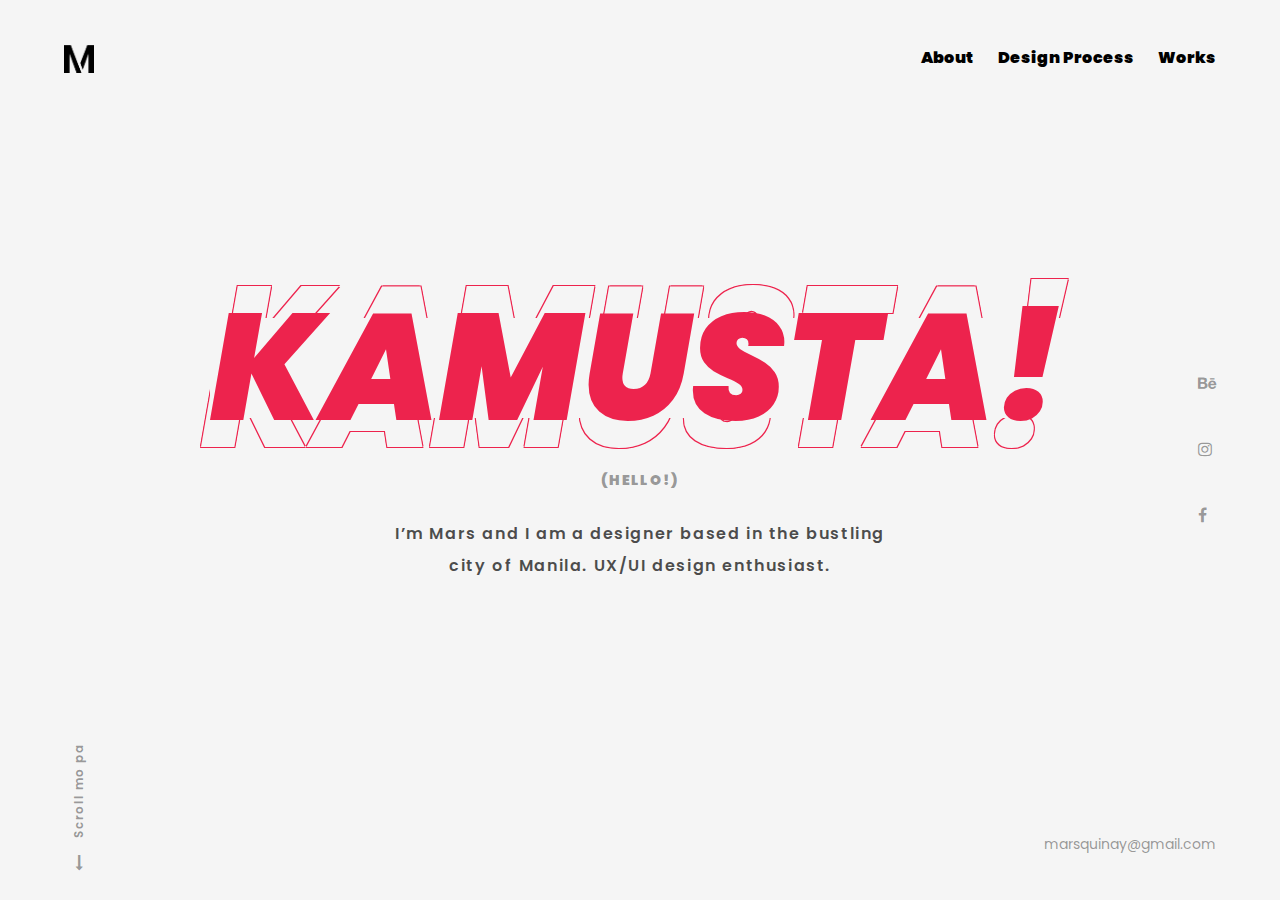
==== index.html @ f97b2f2c "Update Mason Works" ====
<!doctype html><html lang="en"><head><meta charset="utf-8"><link rel="shortcut icon" href="/logo.png"><meta name="viewport" content="width=device-width,initial-scale=1,shrink-to-fit=no"><meta name="theme-color" content="#000000"><link rel="stylesheet" href="https://maxcdn.bootstrapcdn.com/font-awesome/4.6.1/css/font-awesome.min.css"><link rel="manifest" href="/manifest.json"><title>Mars Quinay</title><link href="/static/css/main.78ab2d4e.chunk.css" rel="stylesheet"></head><body><noscript>You need to enable JavaScript to run this app.</noscript><div id="root"></div><script>!function(l){function e(e){for(var r,t,n=e[0],o=e[1],u=e[2],f=0,i=[];f<n.length;f++)t=n[f],p[t]&&i.push(p[t][0]),p[t]=0;for(r in o)Object.prototype.hasOwnProperty.call(o,r)&&(l[r]=o[r]);for(s&&s(e);i.length;)i.shift()();return c.push.apply(c,u||[]),a()}function a(){for(var e,r=0;r<c.length;r++){for(var t=c[r],n=!0,o=1;o<t.length;o++){var u=t[o];0!==p[u]&&(n=!1)}n&&(c.splice(r--,1),e=f(f.s=t[0]))}return e}var t={},p={2:0},c=[];function f(e){if(t[e])return t[e].exports;var r=t[e]={i:e,l:!1,exports:{}};return l[e].call(r.exports,r,r.exports,f),r.l=!0,r.exports}f.m=l,f.c=t,f.d=function(e,r,t){f.o(e,r)||Object.defineProperty(e,r,{enumerable:!0,get:t})},f.r=function(e){"undefined"!=typeof Symbol&&Symbol.toStringTag&&Object.defineProperty(e,Symbol.toStringTag,{value:"Module"}),Object.defineProperty(e,"__esModule",{value:!0})},f.t=function(r,e){if(1&e&&(r=f(r)),8&e)return r;if(4&e&&"object"==typeof r&&r&&r.__esModule)return r;var t=Object.create(null);if(f.r(t),Object.defineProperty(t,"default",{enumerable:!0,value:r}),2&e&&"string"!=typeof r)for(var n in r)f.d(t,n,function(e){return r[e]}.bind(null,n));return t},f.n=function(e){var r=e&&e.__esModule?function(){return e.default}:function(){return e};return f.d(r,"a",r),r},f.o=function(e,r){return Object.prototype.hasOwnProperty.call(e,r)},f.p="/";var r=window.webpackJsonp=window.webpackJsonp||[],n=r.push.bind(r);r.push=e,r=r.slice();for(var o=0;o<r.length;o++)e(r[o]);var s=n;a()}([])</script><script src="/static/js/1.7fcd23fe.chunk.js"></script><script src="/static/js/main.8e72ac2f.chunk.js"></script></body></html>
---- static/css/main.78ab2d4e.chunk.css ----
@import url(https://fonts.googleapis.com/css?family=Poppins);.left,.left-top{top:5%;left:5%}.left-center{top:50%;left:5%;-webkit-transform:translateY(-50%);transform:translateY(-50%)}.left-bott{bottom:5%;left:5%}.right,.right-top{top:5%;right:5%}.right-center{top:50%;right:5%;-webkit-transform:translateY(-50%);transform:translateY(-50%)}.right-bott{bottom:5%;right:5%}.mid-left{left:5%}.mid-center,.mid-left{top:50%;-webkit-transform:translate(-50%,-50%);transform:translate(-50%,-50%)}.mid-center{left:50%}.mid-right{top:50%;right:5%;-webkit-transform:translateY(-50%);transform:translateY(-50%)}.mid-bott{bottom:5%}.center-top,.mid-bott{left:50%;-webkit-transform:translate(-50%);transform:translate(-50%)}.center-top{top:5%}.center-top,.left,.left-bott,.left-center,.left-top,.mid-bott,.mid-center,.mid-left,.mid-right,.right,.right-bott,.right-center,.right-top{position:absolute}.wd-1{width:8.33%}.wd-2{width:16.66%}.wd-3{width:25%}.wd-4{width:33.33%}.wd-5{width:41.66%}.wd-6{width:50%}.wd-7{width:58.33%}.wd-8{width:66.66%}.wd-9{width:75%}.wd-10{width:83.33%}.wd-11{width:91.66%}.wd-12{width:100%}.wh-6{width:49.5vw}.wd-20{width:20%}@media (max-width:640px){.wp-1{width:8.33%}.wp-2{width:16.66%}.wp-3{width:25%}.wp-4{width:33.33%}.wp-5{width:41.66%}.wp-6{width:50%}.wp-7{width:58.33%}.wp-8{width:66.66%}.wp-9{width:75%}.wp-10{width:83.33%}.wp-11{width:91.66%}.wp-12{width:100%}}@media (max-width:920px){.wt-1{width:8.33%}.wt-2{width:16.66%}.wt-3{width:25%}.wt-4{width:33.33%}.wt-5{width:41.66%}.wt-6{width:50%}.wt-7{width:58.33%}.wt-8{width:66.66%}.wt-9{width:75%}.wt-10{width:83.33%}.wt-11{width:91.66%}.wt-12{width:100%}.wt-90{width:90%}}.about-container .about-text .text-rotate-about,.about-content .context,.about-content .title,.context-poppins,.design-container .design .content,.design-container .design .title,.design-process-container .design-summary,.design-process-container .design-title,.gmail,.home-text-container,.nav-text,.poppins,.scroll-message .home-rotate,.subtitle-poppins,.title-poppins,.work-container .work-title{font-family:Poppins,sans-serif}.title-poppins{font-size:46px}.subtitle-poppins{font-size:34px}.context-poppins,.scroll-message .home-rotate{color:rgba(0,0,0,.7);font-size:16px;line-height:200%;letter-spacing:.1em}.semi-bold{font-weight:600}.bold{font-weight:900}.space-3{letter-spacing:.3em}.space-2{letter-spacing:.2em}.line-200{line-height:200%}.text-justify{text-align:justify}.text-center{text-align:center}.text-right{text-align:right}@media (max-width:720px){.title-poppins{font-size:34px}.subtitle-poppins{font-size:24px}.context-poppins,.scroll-message .home-rotate{font-size:16px}}@media (max-width:400px){.title-poppins{font-size:24px}.subtitle-poppins{font-size:18px}.context-poppins,.scroll-message .home-rotate{font-size:12px}}::-webkit-scrollbar{width:5px}::-webkit-scrollbar-track{background-color:initial}::-webkit-scrollbar-thumb{background:#ed234d}.loading-screen{height:100vh;width:100%;position:fixed;top:0;left:-100%;z-index:999;background:#ed234d;-webkit-animation:loadingScreen .6s cubic-bezier(.33,.33,.33,1);animation:loadingScreen .6s cubic-bezier(.33,.33,.33,1)}@-webkit-keyframes loadingScreen{0%{left:0}to{left:-100%}}@keyframes loadingScreen{0%{left:0}to{left:-100%}}.home-container{position:relative;height:100vh;width:100%;background:#f5f5f5}.home-image-container{width:50vw}.home-image-container img{width:100%;height:auto}.home-text-container{color:#ed234d;font-weight:900;font-size:150px;background:#f5f5f5;padding:0 8px 0 0;margin:0;line-height:100px;font-style:italic;position:relative}.home-text-container:before{top:-27%;left:1%;-webkit-animation:kumustaUp .6s cubic-bezier(.33,.33,.33,1);animation:kumustaUp .6s cubic-bezier(.33,.33,.33,1)}.home-text-container:after,.home-text-container:before{color:#f5f5f5;text-shadow:-1px -1px 0 #ed234d,1px -1px 0 #ed234d,-1px 1px 0 #ed234d,1px 1px 0 #ed234d;content:"KAMUSTA!";position:absolute;z-index:-1;width:100%}.home-text-container:after{bottom:-27%;left:-1%;-webkit-animation:kumustaBott .6s cubic-bezier(.33,.33,.33,1);animation:kumustaBott .6s cubic-bezier(.33,.33,.33,1)}.home-hello{font-size:14px;font-weight:900;color:rgba(0,0,0,.4);padding:48px 0 24px}.scroll-message{padding-bottom:24px;-webkit-transform:translate(calc(-50% + 15px));transform:translate(calc(-50% + 15px))}.scroll-message .home-rotate{font-size:12px;font-weight:600;color:rgba(0,0,0,.4);-webkit-transform:rotate(270deg);transform:rotate(270deg);display:flex;align-items:center}.scroll-message .home-rotate .fa{font-size:16px;margin-right:16px}.home-contact-icon .icon{padding:24px 0;cursor:pointer;color:rgba(0,0,0,.4);-webkit-transition:.5s cubic-bezier(.33,.33,.33,1);transition:.5s cubic-bezier(.33,.33,.33,1)}.home-contact-icon .icon:hover{color:#000}.gmail{font-size:14px;cursor:pointer;color:rgba(0,0,0,.4);-webkit-transition:.5s cubic-bezier(.33,.33,.33,1);transition:.5s cubic-bezier(.33,.33,.33,1)}.gmail:hover{color:#000}@-webkit-keyframes kumustaUp{0%{top:0;left:0}to{top:-27%;left:1%}}@keyframes kumustaUp{0%{top:0;left:0}to{top:-27%;left:1%}}@-webkit-keyframes kumustaBott{0%{bottom:0;left:0}to{bottom:-27%;left:-1%}}@keyframes kumustaBott{0%{bottom:0;left:0}to{bottom:-27%;left:-1%}}.about-container{height:100vh;display:flex;position:relative}.about-container .left-about{width:50%;display:flex;justify-content:center;align-items:center}.about-container .right-about{width:50%;height:100%;background-repeat:no-repeat;background-position:50%;background-size:cover;position:relative}.about-container .right-about:before{content:"";position:absolute;top:0;left:0;height:100%;width:100%;background:-webkit-linear-gradient(left,#41295a,#2f0743);background:linear-gradient(90deg,#41295a,#2f0743);opacity:.3;-webkit-animation:opacityNone .6s cubic-bezier(.33,.33,.33,1);animation:opacityNone .6s cubic-bezier(.33,.33,.33,1)}.about-container .about-text{position:absolute;bottom:0;left:50%;-webkit-transform:translate(-50%,-50%);transform:translate(-50%,-50%)}.about-container .about-text .text-rotate-about{-webkit-transform:rotate(270deg);transform:rotate(270deg);font-size:90px;font-weight:900;color:#ed234d}.about-content{padding:0 96px}.about-content .title{font-size:24px;font-weight:900}.about-content .context{font-size:12px;font-weight:600;color:rgba(0,0,0,.4)}.about-container:before{content:"";position:absolute;top:0;left:50%;height:50vh;width:1px;z-index:2;border-right:12px solid #ed234d;-webkit-transform:translate(-50%);transform:translate(-50%);-webkit-animation:aboutLine .6s cubic-bezier(.33,.33,.33,1);animation:aboutLine .6s cubic-bezier(.33,.33,.33,1)}@-webkit-keyframes aboutLine{0%{height:0}to{height:50vh}}@keyframes aboutLine{0%{height:0}to{height:50vh}}@-webkit-keyframes opacityNone{0%{opacity:.5}to{opacity:.3}}@keyframes opacityNone{0%{opacity:.5}to{opacity:.3}}.work-container{position:relative;height:100vh;padding:15vh 96px 0}.work-container .work-title{font-size:32px;font-weight:900;color:#000;margin-bottom:16px}.image-mason-container{width:50%}.image-mason{padding:32px}.image-mason img{width:100%;height:auto}.design-process-container{height:100vh;padding:15vh 96px 0}.design-process-container .design-title{font-size:32px;font-weight:900;color:#000;margin-bottom:16px}.design-process-container .design-summary{font-size:14px;margin-bottom:16px;font-weight:600;color:rgba(0,0,0,.4)}.design-container{display:flex;flex-wrap:wrap}.design-container .design{width:calc(25% - 16px);background:#fff;border-bottom:2px solid #ed234d;margin:8px;box-shadow:5px 10px #eee;-webkit-animation:scale .6s cubic-bezier(.33,.33,.33,1);animation:scale .6s cubic-bezier(.33,.33,.33,1)}.design-container .design .index{color:#fff;text-shadow:-1px -1px 0 #ed234d,1px -1px 0 #ed234d,-1px 1px 0 #ed234d,1px 1px 0 #ed234d;font-size:24px;font-family:Poppins,sans-serif;font-weight:900;padding:16px 32px}.design-container .design .title{font-size:16px;font-weight:900;color:#000;padding:16px 32px}.design-container .design .content{font-size:10px;font-weight:600;color:rgba(0,0,0,.4);padding:16px 32px}@-webkit-keyframes scale{0%{-webkit-transform:translateY(20px);transform:translateY(20px);opacity:0}to{-webkit-transform:translate(0);transform:translate(0);opacity:1}}@keyframes scale{0%{-webkit-transform:translateY(20px);transform:translateY(20px);opacity:0}to{-webkit-transform:translate(0);transform:translate(0);opacity:1}}.left,.right{display:flex;z-index:998}.right{width:50%;justify-content:flex-end;align-items:center}.logo-container{height:30px;width:30px}.logo-container img{width:100%;height:auto}.nav-text{font-weight:900;font-size:16px;color:#000;margin-left:24px}.nav-text.white{color:#f5f5f5}.nav-text.active{position:relative}.nav-text.active:before{content:"";position:absolute;bottom:-16px;left:0;height:1px;width:100%;border-bottom:5px solid #ed234d;-webkit-animation:navAnimation .6s cubic-bezier(.33,.33,.33,1);animation:navAnimation .6s cubic-bezier(.33,.33,.33,1)}@-webkit-keyframes navAnimation{0%{width:0}to{width:100%}}@keyframes navAnimation{0%{width:0}to{width:100%}}body{padding:0;margin:0;background:#f5f5f5}a,p,span{padding:0;text-decoration:none}.relative{position:relative}.special-color{color:#ed234d}
/*# sourceMappingURL=main.78ab2d4e.chunk.css.map */
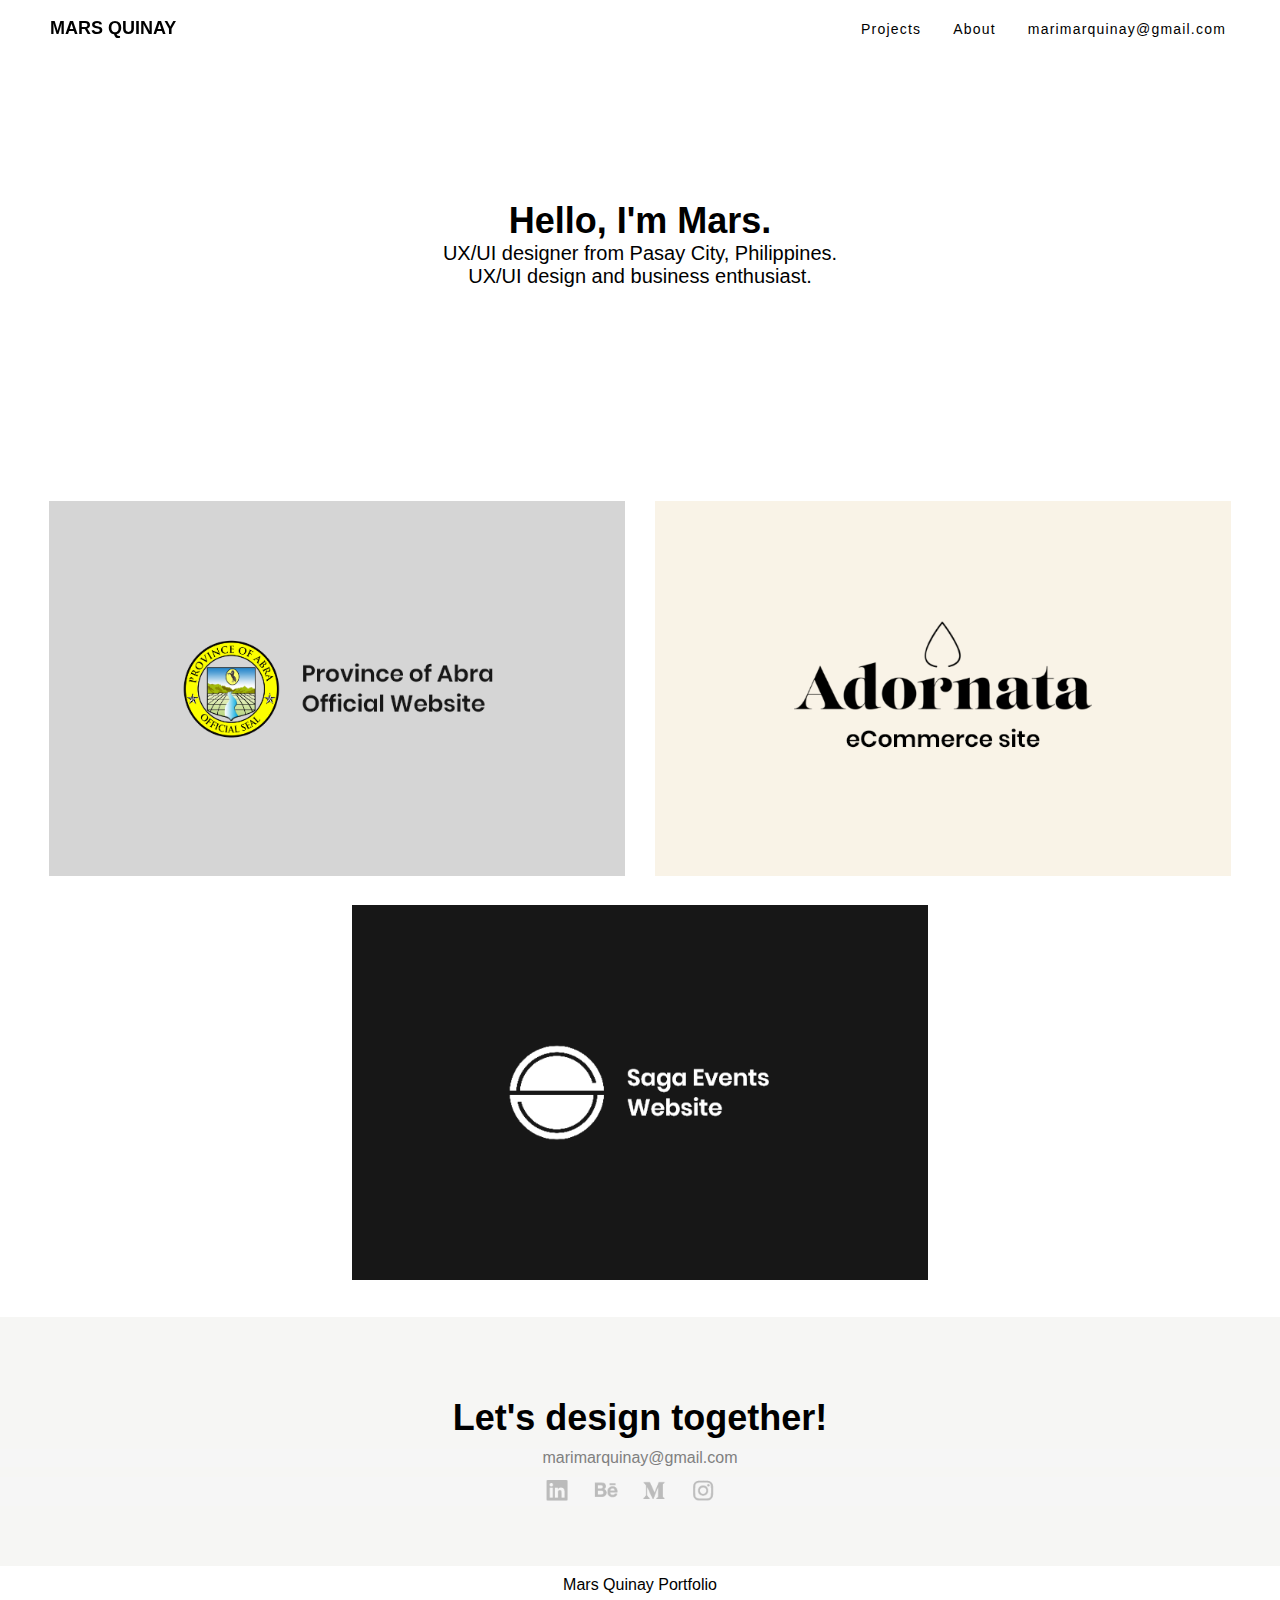
==== commit 3ccd240d: "edit" ====
--- a/index.html
+++ b/index.html
@@ -1 +1,64 @@
-<!doctype html><html lang="en"><head><meta charset="utf-8"><link rel="shortcut icon" href="/logo.png"><meta name="viewport" content="width=device-width,initial-scale=1,shrink-to-fit=no"><meta name="theme-color" content="#000000"><link rel="stylesheet" href="https://maxcdn.bootstrapcdn.com/font-awesome/4.6.1/css/font-awesome.min.css"><link rel="manifest" href="/manifest.json"><title>Mars Quinay</title><link href="/static/css/main.78ab2d4e.chunk.css" rel="stylesheet"></head><body><noscript>You need to enable JavaScript to run this app.</noscript><div id="root"></div><script>!function(l){function e(e){for(var r,t,n=e[0],o=e[1],u=e[2],f=0,i=[];f<n.length;f++)t=n[f],p[t]&&i.push(p[t][0]),p[t]=0;for(r in o)Object.prototype.hasOwnProperty.call(o,r)&&(l[r]=o[r]);for(s&&s(e);i.length;)i.shift()();return c.push.apply(c,u||[]),a()}function a(){for(var e,r=0;r<c.length;r++){for(var t=c[r],n=!0,o=1;o<t.length;o++){var u=t[o];0!==p[u]&&(n=!1)}n&&(c.splice(r--,1),e=f(f.s=t[0]))}return e}var t={},p={2:0},c=[];function f(e){if(t[e])return t[e].exports;var r=t[e]={i:e,l:!1,exports:{}};return l[e].call(r.exports,r,r.exports,f),r.l=!0,r.exports}f.m=l,f.c=t,f.d=function(e,r,t){f.o(e,r)||Object.defineProperty(e,r,{enumerable:!0,get:t})},f.r=function(e){"undefined"!=typeof Symbol&&Symbol.toStringTag&&Object.defineProperty(e,Symbol.toStringTag,{value:"Module"}),Object.defineProperty(e,"__esModule",{value:!0})},f.t=function(r,e){if(1&e&&(r=f(r)),8&e)return r;if(4&e&&"object"==typeof r&&r&&r.__esModule)return r;var t=Object.create(null);if(f.r(t),Object.defineProperty(t,"default",{enumerable:!0,value:r}),2&e&&"string"!=typeof r)for(var n in r)f.d(t,n,function(e){return r[e]}.bind(null,n));return t},f.n=function(e){var r=e&&e.__esModule?function(){return e.default}:function(){return e};return f.d(r,"a",r),r},f.o=function(e,r){return Object.prototype.hasOwnProperty.call(e,r)},f.p="/";var r=window.webpackJsonp=window.webpackJsonp||[],n=r.push.bind(r);r.push=e,r=r.slice();for(var o=0;o<r.length;o++)e(r[o]);var s=n;a()}([])</script><script src="/static/js/1.7fcd23fe.chunk.js"></script><script src="/static/js/main.8e72ac2f.chunk.js"></script></body></html>+<!DOCTYPE html>
+<html>
+<head>
+	<title>Mars Quinay</title>
+	<meta charset="UTF-8">
+    <meta name="viewport" content="width=device-width, initial-scale=1.0">
+    <meta http-equiv="X-UA-Compatible" content="ie=edge">
+	
+	<link rel="icon" href="images/m-icon.png">
+	<link rel="stylesheet" type="text/css" href="style.css">
+</head>
+<body>
+      <div class="container">
+            <nav>
+                  <input type="checkbox" id="nav" class="hidden">
+                  <label for="nav" class="nav-btn">
+                        <i></i>
+                        <i></i>
+                        <i></i>
+                  </label>
+                  <div class="logo">
+                        <a href="index.html">MARS QUINAY</a>
+                  </div>
+                  <div class="nav-wrapper">
+                        <ul>
+                              <li><a href="works.html">Projects</a></li>
+                              <li><a href="about.html">About</a></li>
+                              <li><a href="#contact">marimarquinay@gmail.com</a></li>
+                        </ul>
+                  </div>
+            </nav>
+            <header>
+            	<h1>Hello, I'm Mars.</h1>
+            	<h3>UX/UI designer from Pasay City, Philippines. 
+            		<br>UX/UI design and business enthusiast.</h3>
+           
+            
+            </header>
+
+			<div class="work">
+				
+            	<a href="http://www.abra.gov.ph"><img class="image" src="images/abra.png" alt="Provice of Abra Official Website" /></a>
+                  <a href="http://adornata.jewelry"><img src="images/adornata.png" alt="Adornata eCommerce Site" /></a>
+                  <a href="http://saga.events"><img src="images/saga.png" alt="Saga Events Website" /></a>
+            	
+            </div>
+
+           
+            <footer>
+            	<h1>Let's design together!</h1>
+            	<p>marimarquinay@gmail.com</p>
+            	<p class="links">
+            		<a href="http://www.linkedin.com/in/marimar-quinay-0658a317b/" name="contact"><img class="resized" src="images/linkedin.png" alt="LinkedIn"/></a>
+                        <a href="http://www.behance.net/marsquinay"><img class="resized" src="images/behance.png" alt="Behance" /></a>
+                        <a href="http://www.medium.com/@marsquinay"><img class="resized" src="images/medium.png" alt="Medium" /></a>
+                        <a href="http://www.instagram.com/thegrumpymars"><img class="resized" src="images/instagram.png" alt="Instagram" /></a>
+            	</p>
+            </footer>
+            <p>Mars Quinay Portfolio</p>
+        </div>
+      
+          
+</body>
+</html>--- a/style.css
+++ b/style.css
@@ -0,0 +1,405 @@
+* {
+	margin: 0;
+	padding: 0;
+	border: 0;
+	outline: 0;
+	font-size: 100%;
+	vertical-align: baseline;
+	background: transparent;
+}
+.clearfix::after {
+	content: "";
+	clear: both;
+	display: table;
+}
+html{
+	font-family: poppins, sans-serif;
+	font-weight: 100%; 
+}
+body{
+	/*width: 80%;*/
+	margin: auto;
+	background-color: #ffffff;
+}
+h1{
+	font-size: 36px;
+	text-align: center;
+}
+h3{
+	font-size: 20px;
+	font-weight: 500;
+}
+p{
+	text-align: center;
+	margin: 10px 0 10px 0;
+}
+nav {
+	  overflow: hidden;
+	  background-color: #fff;
+	  position: fixed;
+	  top: 0;
+	  width: 100%;
+      padding: 10px;
+}
+
+.logo {
+      float: left;
+      padding: 8px;
+      margin-left: 32px;
+      margin-top: 0px;
+      position: fixed;
+}
+
+.logo a {
+      color: #000;
+      text-transform: uppercase;
+      font-weight: 700;
+      font-size: 18px;
+      letter-spacing: 0px;
+      text-decoration: none;
+}
+
+nav ul {
+      float: right;
+      margin-top: 10px;
+      margin-bottom: 10px;
+      margin-right: 40px;
+}
+
+nav ul li {
+      display: inline-block;
+      float: left;
+}
+
+nav ul li:not(:first-child) {
+      margin-left: 32px;
+}
+
+nav ul li:last-child {
+      margin-right: 24px;
+}
+
+nav ul li a {
+      display: inline-block;
+      outline: none;
+      color: #000;
+    /*  text-transform: uppercase;*/
+      text-decoration: none;
+      font-size: 14px;
+      letter-spacing: 1.2px;
+      font-weight: 500;
+}
+header{
+	margin: 200px 0 200px 0px;
+	text-align: center;	
+}
+header h1{
+	width: 100%;
+	margin-top: 5px;
+	margin-bottom: 0px;
+	text-align: center;
+}
+.header1{
+	margin: 100px 0 0px 55px;
+}
+.header2{
+	margin: 100px 0 50px 0px;
+}
+.header2 p{
+	text-align: left;
+	font-size: 16px;
+	margin: 50px 0 10px 270px;
+	width: 65%;
+}
+.links a{
+	
+	padding-right: 20px;
+	align-items: center;
+	padding-left: 20px: 
+}
+.resized {
+	width: 24px;
+}
+.resized2 {
+	width: 16%;
+	border-radius: 50%;
+}
+
+.work{
+	text-align: center;
+	width: 100%;
+	margin: 0 auto;
+	padding-bottom: 20px;
+	
+}
+.work2 p{
+	font-size: 10px;
+	color: gray;
+}
+
+/*.image{
+	display: block;
+	width: 100%;
+	height: auto;
+}
+.overlay{
+		position: absolute;
+		bottom: 0;
+		left: 0;
+		right: 0;
+		height: 50px;
+		width: 100%;
+		opacity: 0;
+		transition: .5s ease;
+		background-color: red;
+	}
+.works:hover .overlay{
+		opacity: 1;
+}
+.text{
+	color: white;
+	font-size: 20px;
+	position: absolute;
+	top: 50%;
+	left: 50%;
+}*/
+.work img{
+	margin: 1%;
+	width: 45%;
+}
+.work2{
+	text-align: center;
+	width: 100%;
+	padding-top: 60px;
+	padding-bottom: 30px;
+}
+.work2 img{
+	margin: 1%;
+	width: 45%;
+}
+
+footer{
+	background-color: #F6F6F4;
+	margin: 0%;
+	padding: 80px 0 50px 0px;
+	text-align: center;
+}
+footer h1 {
+	text-align: center;
+	padding-bottom: -30px;
+}
+footer p{
+	text-align: center;
+	color: grey;
+	font-size: 16px;
+	margin: 10px auto;
+	background-color: #F6F6F6;
+}
+
+
+@media screen and (max-width: 864px) {
+	nav{
+		padding: 30px;
+	}
+	br{
+		display: none;
+	}
+      .logo {
+            padding: 0;
+            margin: -10px -10px;
+      }
+
+      .nav-wrapper {
+            position: fixed;
+            top: 0;
+            left: 0;
+            width: 100%;
+            height: 100%;
+            z-index: -1;
+            background: #fff;
+            opacity: 0;
+            transition: all 0.2s ease;
+      }
+
+      .nav-wrapper ul {
+            position: absolute;
+            top: 50%;
+            transform: translateY(-50%);
+            width: 100%;
+      }
+
+      .nav-wrapper ul li {
+            display: block;
+            float: none;
+            width: 100%;
+            text-align: center;
+            margin-bottom: 10px;
+      }
+
+      .nav-wrapper ul li:nth-child(1) a {
+            transition-delay: 0.2s;
+      }
+
+      .nav-wrapper ul li:nth-child(2) a {
+            transition-delay: 0.3s;
+      }
+
+      .nav-wrapper ul li:nth-child(3) a {
+            transition-delay: 0.4s;
+      }
+
+      .nav-wrapper ul li:nth-child(4) a {
+            transition-delay: 0.5s;
+      }
+
+      .nav-wrapper ul li:not(:first-child) {
+            margin-left: 0;
+      }
+
+      .nav-wrapper ul li a {
+            padding: 10px 24px;
+            opacity: 0;
+            color: #000;
+            font-size: 14px;
+            font-weight: 600;
+            letter-spacing: 1.2px;
+            transform: translateX(-20px);
+            transition: all 0.2s ease;
+
+      }
+
+      .nav-btn {
+            position: fixed;
+            right: 10px;
+            top: 10px;
+            display: block;
+            width: 48px;
+            height: 48px;
+            cursor: pointer;
+            z-index: 9999;
+            border-radius: 50%;
+            
+      }
+
+      .nav-btn i {
+            display: block;
+            width: 20px;
+            height: 2px;
+            background: #000;
+            border-radius: 2px;
+            margin-left: 14px;
+      }
+
+      .nav-btn i:nth-child(1) {
+            margin-top: 16px;
+      }
+
+      .nav-btn i:nth-child(2) {
+            margin-top: 4px;
+            opacity: 1;
+      }
+
+      .nav-btn i:nth-child(3) {
+            margin-top: 4px;
+      }
+    
+    header{
+		text-align: left;
+		margin: 100px 0 70px 20px;
+		text-align: left;
+	}
+	header h3{
+		font-size: 18px;
+		width: 90%;
+	}
+	header h1{
+		font-size: 26px;
+		width: 90%;
+		text-align: left;
+	}
+	.work img{
+		margin: 2%;
+		width: 90%;
+	}
+	.work2 img{
+		margin: 2%;
+		width: 90%;
+	}
+	h1{
+		font-size: 30px;
+		width: 100%;
+		align-items: center;
+	}
+	.header1{
+		margin: 70px 0 -50px 18px;
+		text-align: left;
+	}
+	.header2 img {
+		display: block;
+        float: none;
+        width: 30%;
+        text-align: left;
+        margin-bottom: 10px;
+        margin-left: 5%;
+	}
+	.header2 h1{
+		text-align: left;
+        margin-left: 5%;
+	}
+	.header2 h3{
+		text-align: left;
+        margin-left: 5%;
+	}
+	.header2 p{
+		text-align: left;
+        margin-bottom: 10px;
+        margin-left: 5%;
+        width: 90%;
+	}
+	.work2 p{
+		margin: 5%;
+		text-align: left;
+		width: 90%;
+	}
+	footer h1{
+		font-size: 26px;
+	}
+
+
+}
+
+#nav:checked + .nav-btn {
+      transform: rotate(45deg);
+}
+
+#nav:checked + .nav-btn i {
+      background: #000;
+      transition: transform 0.2s ease;
+}
+
+#nav:checked + .nav-btn i:nth-child(1) {
+      transform: translateY(6px) rotate(180deg);
+}
+
+#nav:checked + .nav-btn i:nth-child(2) {
+      opacity: 0;
+}
+
+#nav:checked + .nav-btn i:nth-child(3) {
+      transform: translateY(-6px) rotate(90deg);
+}
+
+#nav:checked ~ .nav-wrapper {
+      z-index: 9990;
+      opacity: 1;
+}
+
+#nav:checked ~ .nav-wrapper ul li a {
+      opacity: 1;
+      transform: translateX(0);
+}
+
+.hidden {
+      display: none;
+}
+
